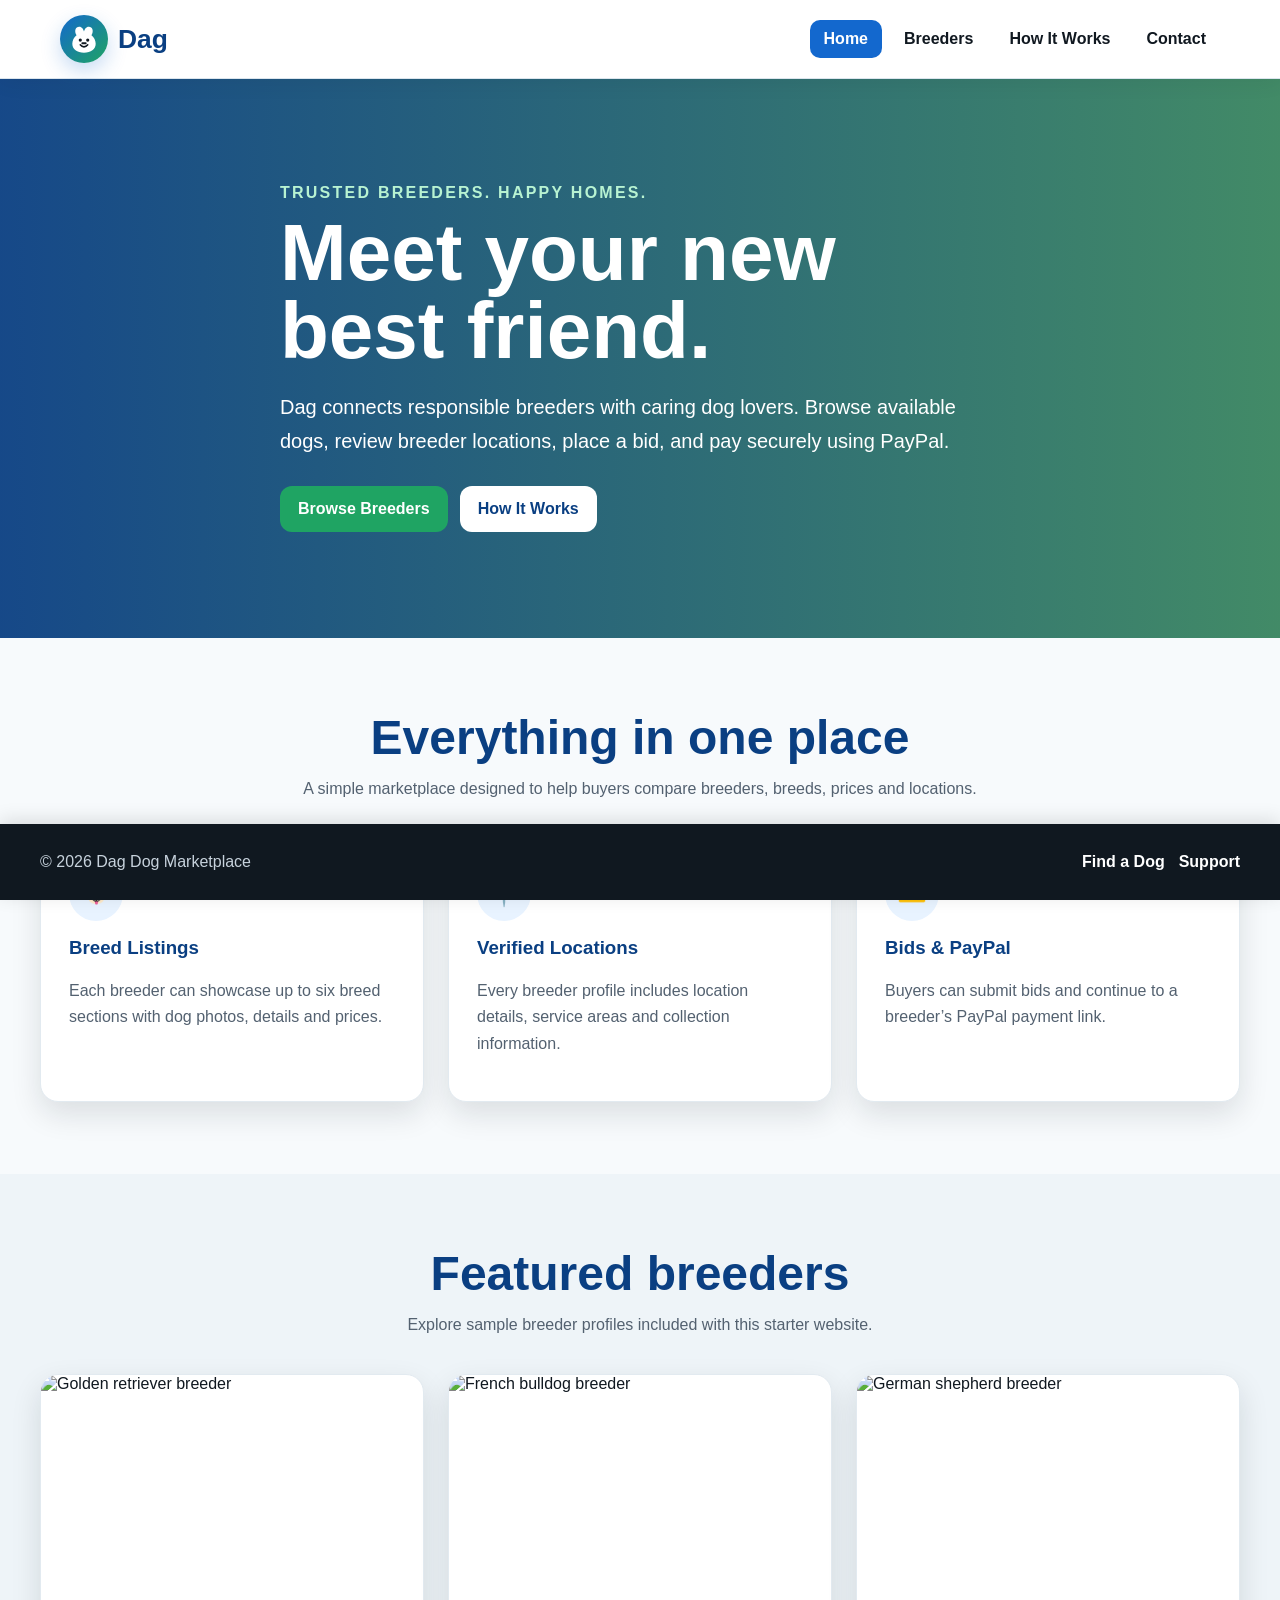
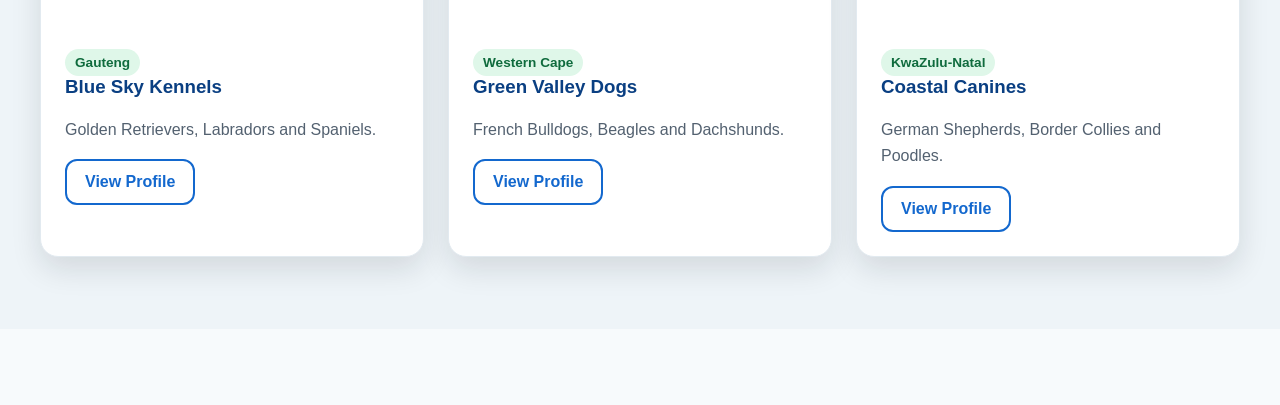
==== index.html @ 8dffbf64 "first commit" ====
<!doctype html><html lang="en"><head><meta charset="utf-8"><meta name="viewport" content="width=device-width,initial-scale=1"><title>Dag | Find Your New Best Friend</title><link rel="stylesheet" href="assets/styles.css"></head><body>
<div data-site-header></div>
<main>
<section class="hero"><div class="container hero-content"><span class="eyebrow">Trusted breeders. Happy homes.</span><h1>Meet your new best friend.</h1><p>Dag connects responsible breeders with caring dog lovers. Browse available dogs, review breeder locations, place a bid, and pay securely using PayPal.</p><div class="button-row"><a class="btn btn-primary" href="breeders.html">Browse Breeders</a><a class="btn btn-secondary" href="how-it-works.html">How It Works</a></div></div></section>
<section class="section"><div class="container"><div class="section-title"><h2>Everything in one place</h2><p>A simple marketplace designed to help buyers compare breeders, breeds, prices and locations.</p></div><div class="grid grid-3"><article class="card feature-card"><div class="icon-circle">🐶</div><h3>Breed Listings</h3><p>Each breeder can showcase up to six breed sections with dog photos, details and prices.</p></article><article class="card feature-card"><div class="icon-circle">📍</div><h3>Verified Locations</h3><p>Every breeder profile includes location details, service areas and collection information.</p></article><article class="card feature-card"><div class="icon-circle">💳</div><h3>Bids & PayPal</h3><p>Buyers can submit bids and continue to a breeder’s PayPal payment link.</p></article></div></div></section>
<section class="section alt"><div class="container"><div class="section-title"><h2>Featured breeders</h2><p>Explore sample breeder profiles included with this starter website.</p></div><div class="grid grid-3"><article class="card breeder-card"><img src="https://images.unsplash.com/photo-1558788353-f76d92427f16?auto=format&fit=crop&w=900&q=80" alt="Golden retriever breeder"><div class="card-body"><span class="badge">Gauteng</span><h3>Blue Sky Kennels</h3><p>Golden Retrievers, Labradors and Spaniels.</p><a class="btn btn-outline" href="breeder-blue-sky.html">View Profile</a></div></article><article class="card breeder-card"><img src="https://images.unsplash.com/photo-1583511655857-d19b40a7a54e?auto=format&fit=crop&w=900&q=80" alt="French bulldog breeder"><div class="card-body"><span class="badge">Western Cape</span><h3>Green Valley Dogs</h3><p>French Bulldogs, Beagles and Dachshunds.</p><a class="btn btn-outline" href="breeder-green-valley.html">View Profile</a></div></article><article class="card breeder-card"><img src="https://images.unsplash.com/photo-1548199973-03cce0bbc87b?auto=format&fit=crop&w=900&q=80" alt="German shepherd breeder"><div class="card-body"><span class="badge">KwaZulu-Natal</span><h3>Coastal Canines</h3><p>German Shepherds, Border Collies and Poodles.</p><a class="btn btn-outline" href="breeder-coastal.html">View Profile</a></div></article></div></div></section>
</main><div data-site-footer></div><script src="assets/components.js"></script><script>renderLayout('home')</script><script src="assets/script.js"></script></body></html>
---- assets/styles.css ----
:root {
  --blue: #1368ce;
  --blue-dark: #0a3f82;
  --green: #1fa463;
  --green-dark: #0f6b3d;
  --black: #101820;
  --white: #ffffff;
  --muted: #eef4f8;
  --text-soft: #536170;
  --shadow: 0 12px 30px rgba(16, 24, 32, 0.12);
  --radius: 18px;
}

* { box-sizing: border-box; }
html { scroll-behavior: smooth; }
body {
  margin: 0;
  font-family: Arial, Helvetica, sans-serif;
  color: var(--black);
  background: #f7fafc;
  padding-top: 78px;
  padding-bottom: 76px;
}
img { max-width: 100%; display: block; }
a { color: inherit; }

.site-header {
  position: fixed;
  inset: 0 0 auto 0;
  z-index: 1000;
  background: rgba(255,255,255,.97);
  border-bottom: 1px solid #dbe5ed;
  box-shadow: 0 4px 20px rgba(0,0,0,.06);
}
.navbar {
  max-width: 1200px;
  min-height: 78px;
  margin: auto;
  padding: 0 20px;
  display: flex;
  align-items: center;
  justify-content: space-between;
  gap: 24px;
}
.brand {
  display: inline-flex;
  align-items: center;
  gap: 10px;
  text-decoration: none;
  font-size: 1.65rem;
  font-weight: 900;
  color: var(--blue-dark);
}
.logo-mark {
  width: 48px;
  height: 48px;
  border-radius: 50%;
  background: linear-gradient(135deg, var(--blue), var(--green));
  display: grid;
  place-items: center;
  box-shadow: 0 8px 20px rgba(19,104,206,.24);
}
.logo-mark svg { width: 34px; height: 34px; }
.nav-toggle {
  display: none;
  border: 0;
  border-radius: 10px;
  padding: 10px 12px;
  background: var(--black);
  color: white;
  font-size: 1.2rem;
  cursor: pointer;
}
.nav-links { display: flex; align-items: center; gap: 8px; }
.nav-links a {
  text-decoration: none;
  padding: 10px 14px;
  border-radius: 10px;
  font-weight: 700;
}
.nav-links a:hover, .nav-links a.active { background: var(--blue); color: white; }

main { min-height: calc(100vh - 154px); }
.container { width: min(1200px, calc(100% - 32px)); margin: auto; }
.hero {
  min-height: 560px;
  display: grid;
  align-items: center;
  background:
    linear-gradient(90deg, rgba(10,63,130,.95), rgba(15,107,61,.78)),
    url('https://images.unsplash.com/photo-1552053831-71594a27632d?auto=format&fit=crop&w=1600&q=80') center/cover;
  color: white;
}
.hero-content { max-width: 720px; padding: 80px 0; }
.eyebrow { text-transform: uppercase; letter-spacing: .14em; font-weight: 800; color: #b8f3d2; }
h1 { font-size: clamp(2.6rem, 7vw, 5rem); line-height: .98; margin: 12px 0 18px; }
.hero p { font-size: clamp(1rem, 2vw, 1.25rem); line-height: 1.7; }
.button-row { display: flex; flex-wrap: wrap; gap: 12px; margin-top: 28px; }
.btn {
  display: inline-flex;
  justify-content: center;
  align-items: center;
  gap: 8px;
  min-height: 46px;
  padding: 12px 18px;
  border-radius: 12px;
  border: 0;
  text-decoration: none;
  font-weight: 800;
  cursor: pointer;
}
.btn-primary { background: var(--green); color: white; }
.btn-secondary { background: white; color: var(--blue-dark); }
.btn-dark { background: var(--black); color: white; }
.btn-outline { border: 2px solid var(--blue); color: var(--blue); background: white; }
.btn-paypal { background: #ffc439; color: #111; }
.btn:hover { transform: translateY(-1px); filter: brightness(.98); }

.section { padding: 72px 0; }
.section.alt { background: var(--muted); }
.section-title { text-align: center; margin-bottom: 36px; }
.section-title h2 { font-size: clamp(2rem, 4vw, 3rem); margin: 0 0 10px; color: var(--blue-dark); }
.section-title p { margin: 0 auto; color: var(--text-soft); max-width: 720px; line-height: 1.7; }

.grid { display: grid; gap: 24px; }
.grid-3 { grid-template-columns: repeat(3, 1fr); }
.grid-2 { grid-template-columns: repeat(2, 1fr); }
.card {
  background: white;
  border-radius: var(--radius);
  box-shadow: var(--shadow);
  overflow: hidden;
  border: 1px solid #e2eaf0;
}
.card-body { padding: 24px; }
.card h3 { margin-top: 0; color: var(--blue-dark); }
.card p { color: var(--text-soft); line-height: 1.65; }
.feature-card { padding: 28px; }
.icon-circle {
  width: 54px; height: 54px; border-radius: 50%;
  display: grid; place-items: center; background: #e8f3ff; font-size: 1.5rem; margin-bottom: 16px;
}

.breeder-card img { width: 100%; height: 250px; object-fit: cover; }
.meta { display: grid; gap: 8px; margin: 16px 0; color: var(--text-soft); }
.meta strong { color: var(--black); }
.badge {
  display: inline-flex;
  padding: 6px 10px;
  border-radius: 999px;
  background: #dff7e9;
  color: var(--green-dark);
  font-size: .85rem;
  font-weight: 800;
}

.page-banner {
  padding: 76px 0;
  color: white;
  background: linear-gradient(135deg, var(--blue-dark), var(--green-dark));
}
.page-banner h1 { margin: 0 0 12px; font-size: clamp(2.3rem, 5vw, 4rem); }
.page-banner p { max-width: 760px; line-height: 1.7; }

.profile-header { display: grid; grid-template-columns: 1.1fr .9fr; gap: 28px; align-items: center; }
.profile-header img { width: 100%; height: 380px; object-fit: cover; border-radius: var(--radius); box-shadow: var(--shadow); }
.location-box, .contact-box, .payment-box {
  padding: 24px;
  background: white;
  border-radius: var(--radius);
  box-shadow: var(--shadow);
  border-left: 6px solid var(--green);
}

.breed-grid { display: grid; grid-template-columns: repeat(3, 1fr); gap: 24px; }
.dog-card img { width: 100%; height: 240px; object-fit: cover; }
.price { font-size: 1.45rem; font-weight: 900; color: var(--green-dark); margin: 10px 0; }
.dog-actions { display: grid; grid-template-columns: 1fr 1fr; gap: 10px; }

.form-grid { display: grid; grid-template-columns: 1fr 1fr; gap: 16px; }
.form-group { display: grid; gap: 7px; }
.form-group.full { grid-column: 1 / -1; }
label { font-weight: 800; }
input, select, textarea {
  width: 100%;
  padding: 13px 14px;
  border: 1px solid #cbd8e2;
  border-radius: 10px;
  font: inherit;
  background: white;
}
textarea { min-height: 120px; resize: vertical; }
.notice { padding: 14px 16px; border-radius: 10px; background: #fff6d8; color: #6a5200; line-height: 1.5; }

.modal {
  display: none;
  position: fixed;
  inset: 0;
  z-index: 2000;
  background: rgba(16,24,32,.72);
  padding: 20px;
  align-items: center;
  justify-content: center;
}
.modal.open { display: flex; }
.modal-content { width: min(560px, 100%); max-height: 90vh; overflow: auto; background: white; border-radius: 18px; padding: 26px; position: relative; }
.modal-close { position: absolute; top: 12px; right: 12px; border: 0; background: var(--black); color: white; width: 36px; height: 36px; border-radius: 50%; cursor: pointer; }

.site-footer {
  position: fixed;
  inset: auto 0 0 0;
  z-index: 999;
  background: var(--black);
  color: white;
  min-height: 76px;
  box-shadow: 0 -4px 18px rgba(0,0,0,.12);
}
.footer-inner {
  width: min(1200px, calc(100% - 32px));
  min-height: 76px;
  margin: auto;
  display: flex;
  align-items: center;
  justify-content: space-between;
  gap: 20px;
}
.footer-inner p { margin: 0; color: #c7d2dc; }
.footer-links { display: flex; gap: 14px; flex-wrap: wrap; }
.footer-links a { color: white; text-decoration: none; font-weight: 700; }

@media (max-width: 900px) {
  .grid-3, .breed-grid { grid-template-columns: repeat(2, 1fr); }
  .profile-header { grid-template-columns: 1fr; }
  .nav-toggle { display: inline-block; }
  .nav-links {
    position: absolute;
    top: 78px;
    left: 0;
    right: 0;
    display: none;
    flex-direction: column;
    align-items: stretch;
    padding: 14px 20px 20px;
    background: white;
    border-bottom: 1px solid #dbe5ed;
  }
  .nav-links.open { display: flex; }
}

@media (max-width: 640px) {
  body { padding-bottom: 112px; }
  .hero { min-height: 500px; }
  .section { padding: 52px 0; }
  .grid-3, .grid-2, .breed-grid, .form-grid { grid-template-columns: 1fr; }
  .form-group.full { grid-column: auto; }
  .dog-actions { grid-template-columns: 1fr; }
  .footer-inner { min-height: 112px; flex-direction: column; justify-content: center; text-align: center; padding: 12px 0; }
}
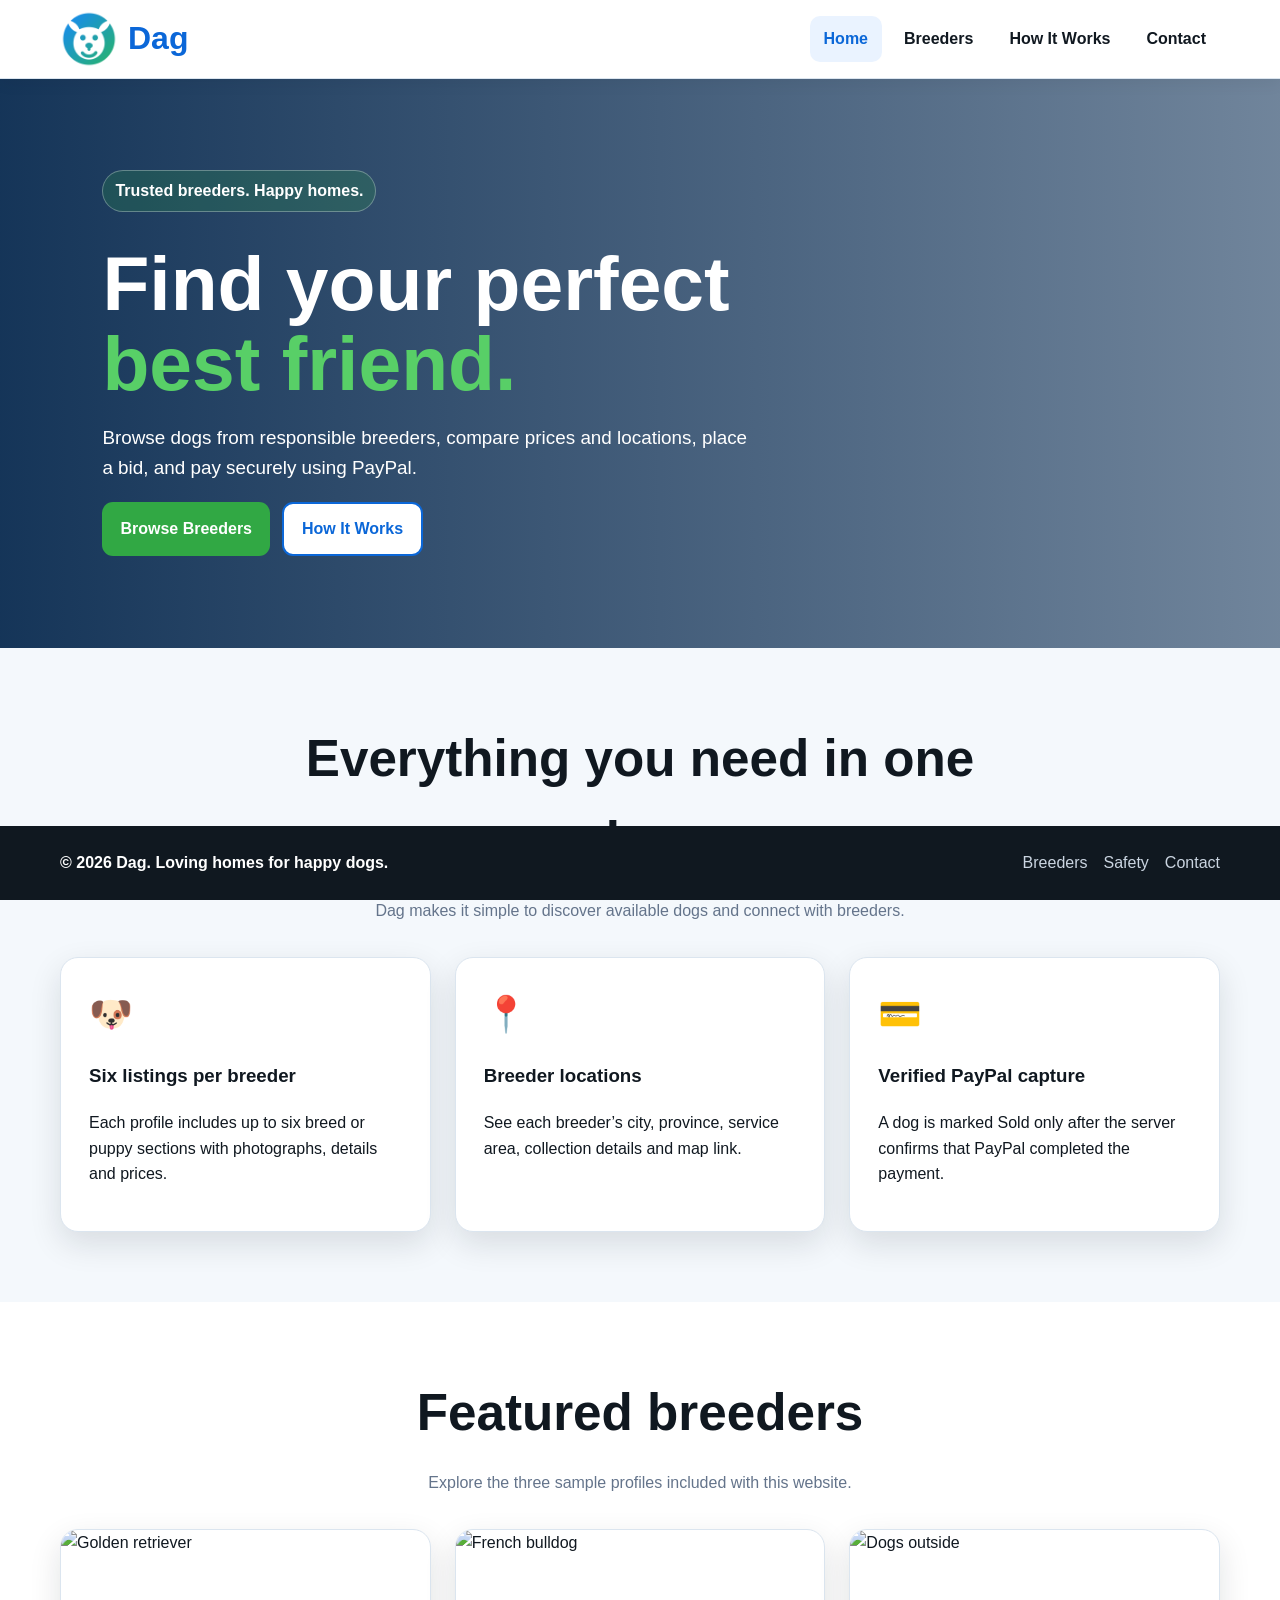
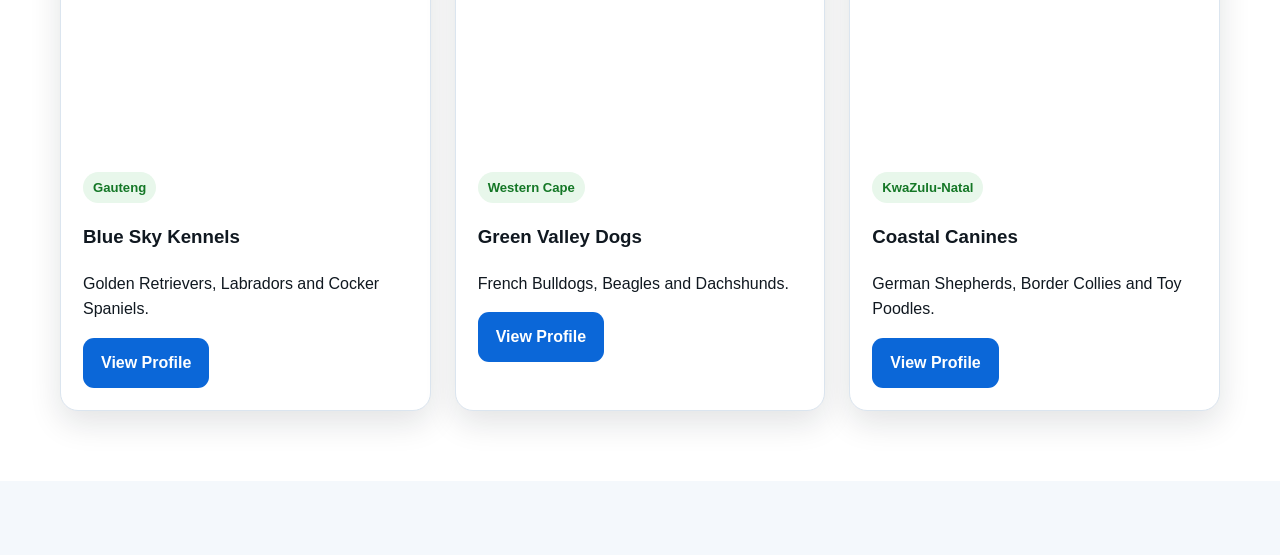
==== commit 42a92e02: "logo" ====
--- a/index.html
+++ b/index.html
@@ -1,7 +1 @@
-<!doctype html><html lang="en"><head><meta charset="utf-8"><meta name="viewport" content="width=device-width,initial-scale=1"><title>Dag | Find Your New Best Friend</title><link rel="stylesheet" href="assets/styles.css"></head><body>
-<div data-site-header></div>
-<main>
-<section class="hero"><div class="container hero-content"><span class="eyebrow">Trusted breeders. Happy homes.</span><h1>Meet your new best friend.</h1><p>Dag connects responsible breeders with caring dog lovers. Browse available dogs, review breeder locations, place a bid, and pay securely using PayPal.</p><div class="button-row"><a class="btn btn-primary" href="breeders.html">Browse Breeders</a><a class="btn btn-secondary" href="how-it-works.html">How It Works</a></div></div></section>
-<section class="section"><div class="container"><div class="section-title"><h2>Everything in one place</h2><p>A simple marketplace designed to help buyers compare breeders, breeds, prices and locations.</p></div><div class="grid grid-3"><article class="card feature-card"><div class="icon-circle">🐶</div><h3>Breed Listings</h3><p>Each breeder can showcase up to six breed sections with dog photos, details and prices.</p></article><article class="card feature-card"><div class="icon-circle">📍</div><h3>Verified Locations</h3><p>Every breeder profile includes location details, service areas and collection information.</p></article><article class="card feature-card"><div class="icon-circle">💳</div><h3>Bids & PayPal</h3><p>Buyers can submit bids and continue to a breeder’s PayPal payment link.</p></article></div></div></section>
-<section class="section alt"><div class="container"><div class="section-title"><h2>Featured breeders</h2><p>Explore sample breeder profiles included with this starter website.</p></div><div class="grid grid-3"><article class="card breeder-card"><img src="https://images.unsplash.com/photo-1558788353-f76d92427f16?auto=format&fit=crop&w=900&q=80" alt="Golden retriever breeder"><div class="card-body"><span class="badge">Gauteng</span><h3>Blue Sky Kennels</h3><p>Golden Retrievers, Labradors and Spaniels.</p><a class="btn btn-outline" href="breeder-blue-sky.html">View Profile</a></div></article><article class="card breeder-card"><img src="https://images.unsplash.com/photo-1583511655857-d19b40a7a54e?auto=format&fit=crop&w=900&q=80" alt="French bulldog breeder"><div class="card-body"><span class="badge">Western Cape</span><h3>Green Valley Dogs</h3><p>French Bulldogs, Beagles and Dachshunds.</p><a class="btn btn-outline" href="breeder-green-valley.html">View Profile</a></div></article><article class="card breeder-card"><img src="https://images.unsplash.com/photo-1548199973-03cce0bbc87b?auto=format&fit=crop&w=900&q=80" alt="German shepherd breeder"><div class="card-body"><span class="badge">KwaZulu-Natal</span><h3>Coastal Canines</h3><p>German Shepherds, Border Collies and Poodles.</p><a class="btn btn-outline" href="breeder-coastal.html">View Profile</a></div></article></div></div></section>
-</main><div data-site-footer></div><script src="assets/components.js"></script><script>renderLayout('home')</script><script src="assets/script.js"></script></body></html>
+<!doctype html><html lang="en"><head><meta charset="utf-8"><meta name="viewport" content="width=device-width,initial-scale=1"><meta name="description" content="Dag dog marketplace"><title>Dag | Find Your Best Friend</title><link rel="stylesheet" href="assets/styles.css"></head><body><div data-site-header></div><main><section class="hero"><div class="container hero-content"><span class="eyebrow">Trusted breeders. Happy homes.</span><h1>Find your perfect <span>best friend.</span></h1><p>Browse dogs from responsible breeders, compare prices and locations, place a bid, and pay securely using PayPal.</p><div class="button-row"><a class="btn btn-green" href="breeders.html">Browse Breeders</a><a class="btn btn-outline" href="how-it-works.html">How It Works</a></div></div></section><section class="section"><div class="container"><div class="section-title"><h2>Everything you need in one place</h2><p>Dag makes it simple to discover available dogs and connect with breeders.</p></div><div class="grid grid-3"><article class="card feature-card"><div class="icon">🐶</div><h3>Six listings per breeder</h3><p>Each profile includes up to six breed or puppy sections with photographs, details and prices.</p></article><article class="card feature-card"><div class="icon">📍</div><h3>Breeder locations</h3><p>See each breeder’s city, province, service area, collection details and map link.</p></article><article class="card feature-card"><div class="icon">💳</div><h3>Verified PayPal capture</h3><p>A dog is marked Sold only after the server confirms that PayPal completed the payment.</p></article></div></div></section><section class="section alt"><div class="container"><div class="section-title"><h2>Featured breeders</h2><p>Explore the three sample profiles included with this website.</p></div><div class="grid grid-3"><article class="card"><img src="https://images.unsplash.com/photo-1558788353-f76d92427f16?auto=format&fit=crop&w=900&q=80" alt="Golden retriever"><div class="card-body"><span class="badge">Gauteng</span><h3>Blue Sky Kennels</h3><p>Golden Retrievers, Labradors and Cocker Spaniels.</p><a class="btn btn-primary" href="breeder-blue-sky.html">View Profile</a></div></article><article class="card"><img src="https://images.unsplash.com/photo-1583511655857-d19b40a7a54e?auto=format&fit=crop&w=900&q=80" alt="French bulldog"><div class="card-body"><span class="badge">Western Cape</span><h3>Green Valley Dogs</h3><p>French Bulldogs, Beagles and Dachshunds.</p><a class="btn btn-primary" href="breeder-green-valley.html">View Profile</a></div></article><article class="card"><img src="https://images.unsplash.com/photo-1548199973-03cce0bbc87b?auto=format&fit=crop&w=900&q=80" alt="Dogs outside"><div class="card-body"><span class="badge">KwaZulu-Natal</span><h3>Coastal Canines</h3><p>German Shepherds, Border Collies and Toy Poodles.</p><a class="btn btn-primary" href="breeder-coastal.html">View Profile</a></div></article></div></div></section></main><div data-site-footer></div><script src="assets/components.js"></script><script>renderLayout('home')</script><script src="assets/script.js"></script></body></html>
--- a/assets/styles.css
+++ b/assets/styles.css
@@ -1,258 +1,13 @@
-:root {
-  --blue: #1368ce;
-  --blue-dark: #0a3f82;
-  --green: #1fa463;
-  --green-dark: #0f6b3d;
-  --black: #101820;
-  --white: #ffffff;
-  --muted: #eef4f8;
-  --text-soft: #536170;
-  --shadow: 0 12px 30px rgba(16, 24, 32, 0.12);
-  --radius: 18px;
-}
+:root{--blue:#0b67d8;--blue-dark:#083d7a;--green:#31a844;--black:#101820;--white:#fff;--soft:#f4f8fc;--muted:#64748b;--line:#dbe5ef;--danger:#c62828;--shadow:0 12px 32px rgba(16,24,32,.12);--radius:18px}
+*{box-sizing:border-box}html{scroll-behavior:smooth}body{margin:0;font-family:Arial,Helvetica,sans-serif;background:var(--soft);color:var(--black);line-height:1.6;padding-top:78px;padding-bottom:74px}img{max-width:100%;display:block}a{text-decoration:none;color:inherit}button,input,textarea{font:inherit}.container{width:min(1160px,92%);margin:auto}.site-header{position:fixed;top:0;left:0;right:0;z-index:1000;background:#fff;border-bottom:1px solid var(--line);box-shadow:0 4px 16px rgba(0,0,0,.06)}.nav{height:78px;display:flex;align-items:center;justify-content:space-between;gap:20px}.brand{display:flex;align-items:center;gap:10px;font-size:2rem;font-weight:800;color:var(--blue)}.brand img{width:58px;height:58px;object-fit:contain;border-radius:50%}.nav-links{display:flex;align-items:center;gap:8px}.nav-links a{padding:10px 14px;border-radius:10px;font-weight:700}.nav-links a:hover,.nav-links a.active{background:#eaf3ff;color:var(--blue)}.menu-toggle{display:none;border:0;background:var(--blue);color:white;border-radius:10px;padding:8px 12px;font-size:1.35rem}.hero{min-height:570px;display:grid;place-items:center;background:linear-gradient(90deg,rgba(4,38,76,.93),rgba(4,38,76,.55)),url('https://images.unsplash.com/photo-1552053831-71594a27632d?auto=format&fit=crop&w=1800&q=85') center/cover}.hero-content{color:#fff;max-width:720px;margin-left:8%}.eyebrow{display:inline-block;background:rgba(49,168,68,.2);border:1px solid rgba(255,255,255,.3);padding:7px 12px;border-radius:999px;font-weight:700}.hero h1{font-size:clamp(2.4rem,6vw,5.3rem);line-height:1.05;margin:.4em 0 .2em}.hero h1 span{color:#58cf67}.hero p{font-size:1.18rem;max-width:650px}.button-row,.dog-actions{display:flex;flex-wrap:wrap;gap:12px}.btn{display:inline-flex;align-items:center;justify-content:center;border:0;border-radius:11px;padding:12px 18px;font-weight:800;cursor:pointer;transition:.2s}.btn:hover{transform:translateY(-2px)}.btn-primary{background:var(--blue);color:#fff}.btn-green{background:var(--green);color:#fff}.btn-outline{border:2px solid var(--blue);color:var(--blue);background:#fff}.btn-paypal{background:#ffc439;color:#17335c}.btn:disabled{opacity:.55;cursor:not-allowed;transform:none}.section{padding:70px 0}.section.alt{background:#fff}.section-title{text-align:center;max-width:720px;margin:0 auto 34px}.section-title h2,.page-banner h1{font-size:clamp(2rem,4vw,3.4rem);margin:0 0 10px}.section-title p{color:var(--muted)}.grid{display:grid;gap:24px}.grid-2{grid-template-columns:repeat(2,1fr)}.grid-3{grid-template-columns:repeat(3,1fr)}.card,.info-box{background:#fff;border:1px solid var(--line);border-radius:var(--radius);box-shadow:var(--shadow);overflow:hidden}.card-body,.info-box{padding:22px}.card img{width:100%;height:220px;object-fit:cover}.feature-card{padding:28px}.feature-card .icon{font-size:2.2rem}.badge{display:inline-flex;padding:5px 10px;border-radius:999px;background:#e8f7eb;color:#147726;font-size:.82rem;font-weight:800}.price{font-size:1.55rem;font-weight:900;color:var(--green);margin:12px 0}.page-banner{padding:62px 0;background:linear-gradient(135deg,var(--blue-dark),var(--blue));color:#fff}.profile-header{display:grid;grid-template-columns:1.3fr .7fr;gap:32px;align-items:center}.profile-header img{border-radius:var(--radius);height:330px;width:100%;object-fit:cover;box-shadow:var(--shadow)}.breed-grid{display:grid;grid-template-columns:repeat(3,1fr);gap:22px}.dog-card{position:relative}.dog-card.sold{filter:grayscale(.25)}.dog-card.sold:after{content:'SOLD';position:absolute;inset:22px auto auto 22px;background:var(--danger);color:#fff;padding:8px 14px;border-radius:999px;font-weight:900;letter-spacing:.08em}.dog-card.sold .badge{background:#fee2e2;color:var(--danger)}.dog-card.sold .btn{display:none}.details-grid{display:grid;grid-template-columns:repeat(2,1fr);gap:22px}.info-box h2{margin-top:0}.site-footer{position:fixed;bottom:0;left:0;right:0;z-index:900;background:var(--black);color:#fff;height:74px}.footer-inner{height:74px;display:flex;align-items:center;justify-content:space-between;gap:18px}.footer-links{display:flex;gap:16px;color:#cbd5e1}.modal{position:fixed;inset:0;background:rgba(2,12,27,.72);display:none;align-items:center;justify-content:center;padding:20px;z-index:3000}.modal.open{display:flex}.modal-card{background:#fff;width:min(560px,100%);max-height:90vh;overflow:auto;border-radius:18px;padding:26px;position:relative}.modal-close{position:absolute;right:14px;top:10px;border:0;background:transparent;font-size:2rem;cursor:pointer}.form-grid{display:grid;grid-template-columns:repeat(2,1fr);gap:16px}.form-group{display:flex;flex-direction:column;gap:6px}.form-group.full{grid-column:1/-1}.form-group input,.form-group textarea{border:1px solid #b9c8d8;border-radius:10px;padding:12px}.notice{padding:12px 14px;border-radius:10px;background:#eaf3ff;color:#0b4e9c;margin:12px 0}.notice.error{background:#fee2e2;color:#9b1c1c}.notice.success{background:#dcfce7;color:#166534}.contact-form{max-width:780px;margin:auto}.small{font-size:.9rem;color:var(--muted)}
+@media(max-width:900px){body{padding-top:68px}.nav{height:68px}.brand{font-size:1.6rem}.brand img{width:48px;height:48px}.menu-toggle{display:block}.nav-links{position:fixed;top:68px;left:0;right:0;background:#fff;display:none;flex-direction:column;align-items:stretch;padding:18px;border-bottom:1px solid var(--line)}.nav-links.open{display:flex}.grid-3,.breed-grid{grid-template-columns:repeat(2,1fr)}.profile-header{grid-template-columns:1fr}.site-footer{height:auto;min-height:74px}.footer-inner{height:auto;min-height:74px;padding:12px 0;flex-direction:column;justify-content:center}.footer-links{flex-wrap:wrap;justify-content:center}}
+@media(max-width:620px){body{padding-bottom:112px}.hero{min-height:500px}.hero-content{margin-left:0}.grid-2,.grid-3,.breed-grid,.details-grid,.form-grid{grid-template-columns:1fr}.form-group.full{grid-column:auto}.card img{height:210px}.button-row,.dog-actions{flex-direction:column}.btn{width:100%}.footer-inner{font-size:.86rem}}
 
-* { box-sizing: border-box; }
-html { scroll-behavior: smooth; }
-body {
-  margin: 0;
-  font-family: Arial, Helvetica, sans-serif;
-  color: var(--black);
-  background: #f7fafc;
-  padding-top: 78px;
-  padding-bottom: 76px;
-}
-img { max-width: 100%; display: block; }
-a { color: inherit; }
-
-.site-header {
-  position: fixed;
-  inset: 0 0 auto 0;
-  z-index: 1000;
-  background: rgba(255,255,255,.97);
-  border-bottom: 1px solid #dbe5ed;
-  box-shadow: 0 4px 20px rgba(0,0,0,.06);
-}
-.navbar {
-  max-width: 1200px;
-  min-height: 78px;
-  margin: auto;
-  padding: 0 20px;
-  display: flex;
-  align-items: center;
-  justify-content: space-between;
-  gap: 24px;
-}
-.brand {
-  display: inline-flex;
-  align-items: center;
-  gap: 10px;
-  text-decoration: none;
-  font-size: 1.65rem;
-  font-weight: 900;
-  color: var(--blue-dark);
-}
-.logo-mark {
-  width: 48px;
-  height: 48px;
-  border-radius: 50%;
-  background: linear-gradient(135deg, var(--blue), var(--green));
-  display: grid;
-  place-items: center;
-  box-shadow: 0 8px 20px rgba(19,104,206,.24);
-}
-.logo-mark svg { width: 34px; height: 34px; }
-.nav-toggle {
-  display: none;
-  border: 0;
-  border-radius: 10px;
-  padding: 10px 12px;
-  background: var(--black);
-  color: white;
-  font-size: 1.2rem;
-  cursor: pointer;
-}
-.nav-links { display: flex; align-items: center; gap: 8px; }
-.nav-links a {
-  text-decoration: none;
-  padding: 10px 14px;
-  border-radius: 10px;
-  font-weight: 700;
-}
-.nav-links a:hover, .nav-links a.active { background: var(--blue); color: white; }
-
-main { min-height: calc(100vh - 154px); }
-.container { width: min(1200px, calc(100% - 32px)); margin: auto; }
-.hero {
-  min-height: 560px;
-  display: grid;
-  align-items: center;
-  background:
-    linear-gradient(90deg, rgba(10,63,130,.95), rgba(15,107,61,.78)),
-    url('https://images.unsplash.com/photo-1552053831-71594a27632d?auto=format&fit=crop&w=1600&q=80') center/cover;
-  color: white;
-}
-.hero-content { max-width: 720px; padding: 80px 0; }
-.eyebrow { text-transform: uppercase; letter-spacing: .14em; font-weight: 800; color: #b8f3d2; }
-h1 { font-size: clamp(2.6rem, 7vw, 5rem); line-height: .98; margin: 12px 0 18px; }
-.hero p { font-size: clamp(1rem, 2vw, 1.25rem); line-height: 1.7; }
-.button-row { display: flex; flex-wrap: wrap; gap: 12px; margin-top: 28px; }
-.btn {
-  display: inline-flex;
-  justify-content: center;
-  align-items: center;
-  gap: 8px;
-  min-height: 46px;
-  padding: 12px 18px;
-  border-radius: 12px;
-  border: 0;
-  text-decoration: none;
-  font-weight: 800;
-  cursor: pointer;
-}
-.btn-primary { background: var(--green); color: white; }
-.btn-secondary { background: white; color: var(--blue-dark); }
-.btn-dark { background: var(--black); color: white; }
-.btn-outline { border: 2px solid var(--blue); color: var(--blue); background: white; }
-.btn-paypal { background: #ffc439; color: #111; }
-.btn:hover { transform: translateY(-1px); filter: brightness(.98); }
-
-.section { padding: 72px 0; }
-.section.alt { background: var(--muted); }
-.section-title { text-align: center; margin-bottom: 36px; }
-.section-title h2 { font-size: clamp(2rem, 4vw, 3rem); margin: 0 0 10px; color: var(--blue-dark); }
-.section-title p { margin: 0 auto; color: var(--text-soft); max-width: 720px; line-height: 1.7; }
-
-.grid { display: grid; gap: 24px; }
-.grid-3 { grid-template-columns: repeat(3, 1fr); }
-.grid-2 { grid-template-columns: repeat(2, 1fr); }
-.card {
-  background: white;
-  border-radius: var(--radius);
-  box-shadow: var(--shadow);
-  overflow: hidden;
-  border: 1px solid #e2eaf0;
-}
-.card-body { padding: 24px; }
-.card h3 { margin-top: 0; color: var(--blue-dark); }
-.card p { color: var(--text-soft); line-height: 1.65; }
-.feature-card { padding: 28px; }
-.icon-circle {
-  width: 54px; height: 54px; border-radius: 50%;
-  display: grid; place-items: center; background: #e8f3ff; font-size: 1.5rem; margin-bottom: 16px;
-}
-
-.breeder-card img { width: 100%; height: 250px; object-fit: cover; }
-.meta { display: grid; gap: 8px; margin: 16px 0; color: var(--text-soft); }
-.meta strong { color: var(--black); }
-.badge {
-  display: inline-flex;
-  padding: 6px 10px;
-  border-radius: 999px;
-  background: #dff7e9;
-  color: var(--green-dark);
-  font-size: .85rem;
-  font-weight: 800;
-}
-
-.page-banner {
-  padding: 76px 0;
-  color: white;
-  background: linear-gradient(135deg, var(--blue-dark), var(--green-dark));
-}
-.page-banner h1 { margin: 0 0 12px; font-size: clamp(2.3rem, 5vw, 4rem); }
-.page-banner p { max-width: 760px; line-height: 1.7; }
-
-.profile-header { display: grid; grid-template-columns: 1.1fr .9fr; gap: 28px; align-items: center; }
-.profile-header img { width: 100%; height: 380px; object-fit: cover; border-radius: var(--radius); box-shadow: var(--shadow); }
-.location-box, .contact-box, .payment-box {
-  padding: 24px;
-  background: white;
-  border-radius: var(--radius);
-  box-shadow: var(--shadow);
-  border-left: 6px solid var(--green);
-}
-
-.breed-grid { display: grid; grid-template-columns: repeat(3, 1fr); gap: 24px; }
-.dog-card img { width: 100%; height: 240px; object-fit: cover; }
-.price { font-size: 1.45rem; font-weight: 900; color: var(--green-dark); margin: 10px 0; }
-.dog-actions { display: grid; grid-template-columns: 1fr 1fr; gap: 10px; }
-
-.form-grid { display: grid; grid-template-columns: 1fr 1fr; gap: 16px; }
-.form-group { display: grid; gap: 7px; }
-.form-group.full { grid-column: 1 / -1; }
-label { font-weight: 800; }
-input, select, textarea {
-  width: 100%;
-  padding: 13px 14px;
-  border: 1px solid #cbd8e2;
-  border-radius: 10px;
-  font: inherit;
-  background: white;
-}
-textarea { min-height: 120px; resize: vertical; }
-.notice { padding: 14px 16px; border-radius: 10px; background: #fff6d8; color: #6a5200; line-height: 1.5; }
-
-.modal {
-  display: none;
-  position: fixed;
-  inset: 0;
-  z-index: 2000;
-  background: rgba(16,24,32,.72);
-  padding: 20px;
-  align-items: center;
-  justify-content: center;
-}
-.modal.open { display: flex; }
-.modal-content { width: min(560px, 100%); max-height: 90vh; overflow: auto; background: white; border-radius: 18px; padding: 26px; position: relative; }
-.modal-close { position: absolute; top: 12px; right: 12px; border: 0; background: var(--black); color: white; width: 36px; height: 36px; border-radius: 50%; cursor: pointer; }
-
-.site-footer {
-  position: fixed;
-  inset: auto 0 0 0;
-  z-index: 999;
-  background: var(--black);
-  color: white;
-  min-height: 76px;
-  box-shadow: 0 -4px 18px rgba(0,0,0,.12);
-}
-.footer-inner {
-  width: min(1200px, calc(100% - 32px));
-  min-height: 76px;
-  margin: auto;
-  display: flex;
-  align-items: center;
-  justify-content: space-between;
-  gap: 20px;
-}
-.footer-inner p { margin: 0; color: #c7d2dc; }
-.footer-links { display: flex; gap: 14px; flex-wrap: wrap; }
-.footer-links a { color: white; text-decoration: none; font-weight: 700; }
-
-@media (max-width: 900px) {
-  .grid-3, .breed-grid { grid-template-columns: repeat(2, 1fr); }
-  .profile-header { grid-template-columns: 1fr; }
-  .nav-toggle { display: inline-block; }
-  .nav-links {
-    position: absolute;
-    top: 78px;
-    left: 0;
-    right: 0;
-    display: none;
-    flex-direction: column;
-    align-items: stretch;
-    padding: 14px 20px 20px;
-    background: white;
-    border-bottom: 1px solid #dbe5ed;
-  }
-  .nav-links.open { display: flex; }
-}
-
-@media (max-width: 640px) {
-  body { padding-bottom: 112px; }
-  .hero { min-height: 500px; }
-  .section { padding: 52px 0; }
-  .grid-3, .grid-2, .breed-grid, .form-grid { grid-template-columns: 1fr; }
-  .form-group.full { grid-column: auto; }
-  .dog-actions { grid-template-columns: 1fr; }
-  .footer-inner { min-height: 112px; flex-direction: column; justify-content: center; text-align: center; padding: 12px 0; }
-}
+/* Static HTML/CSS/JS payment demo additions */
+.payment-link{display:flex;width:100%;justify-content:center;margin-bottom:.75rem}
+.demo-payment{width:100%;margin-bottom:.5rem}
+.payment-help{font-size:.82rem;color:#5f6b7a;line-height:1.5;margin:0}
+body.modal-open{overflow:hidden}
+.dog-card.sold{position:relative;filter:grayscale(.22);opacity:.82}
+.dog-card.sold::after{content:"SOLD";position:absolute;top:1rem;right:1rem;background:#071a33;color:#fff;padding:.55rem .8rem;border-radius:999px;font-weight:800;letter-spacing:.08em;box-shadow:0 8px 24px rgba(0,0,0,.2)}
+.dog-card button:disabled{cursor:not-allowed;opacity:.58}
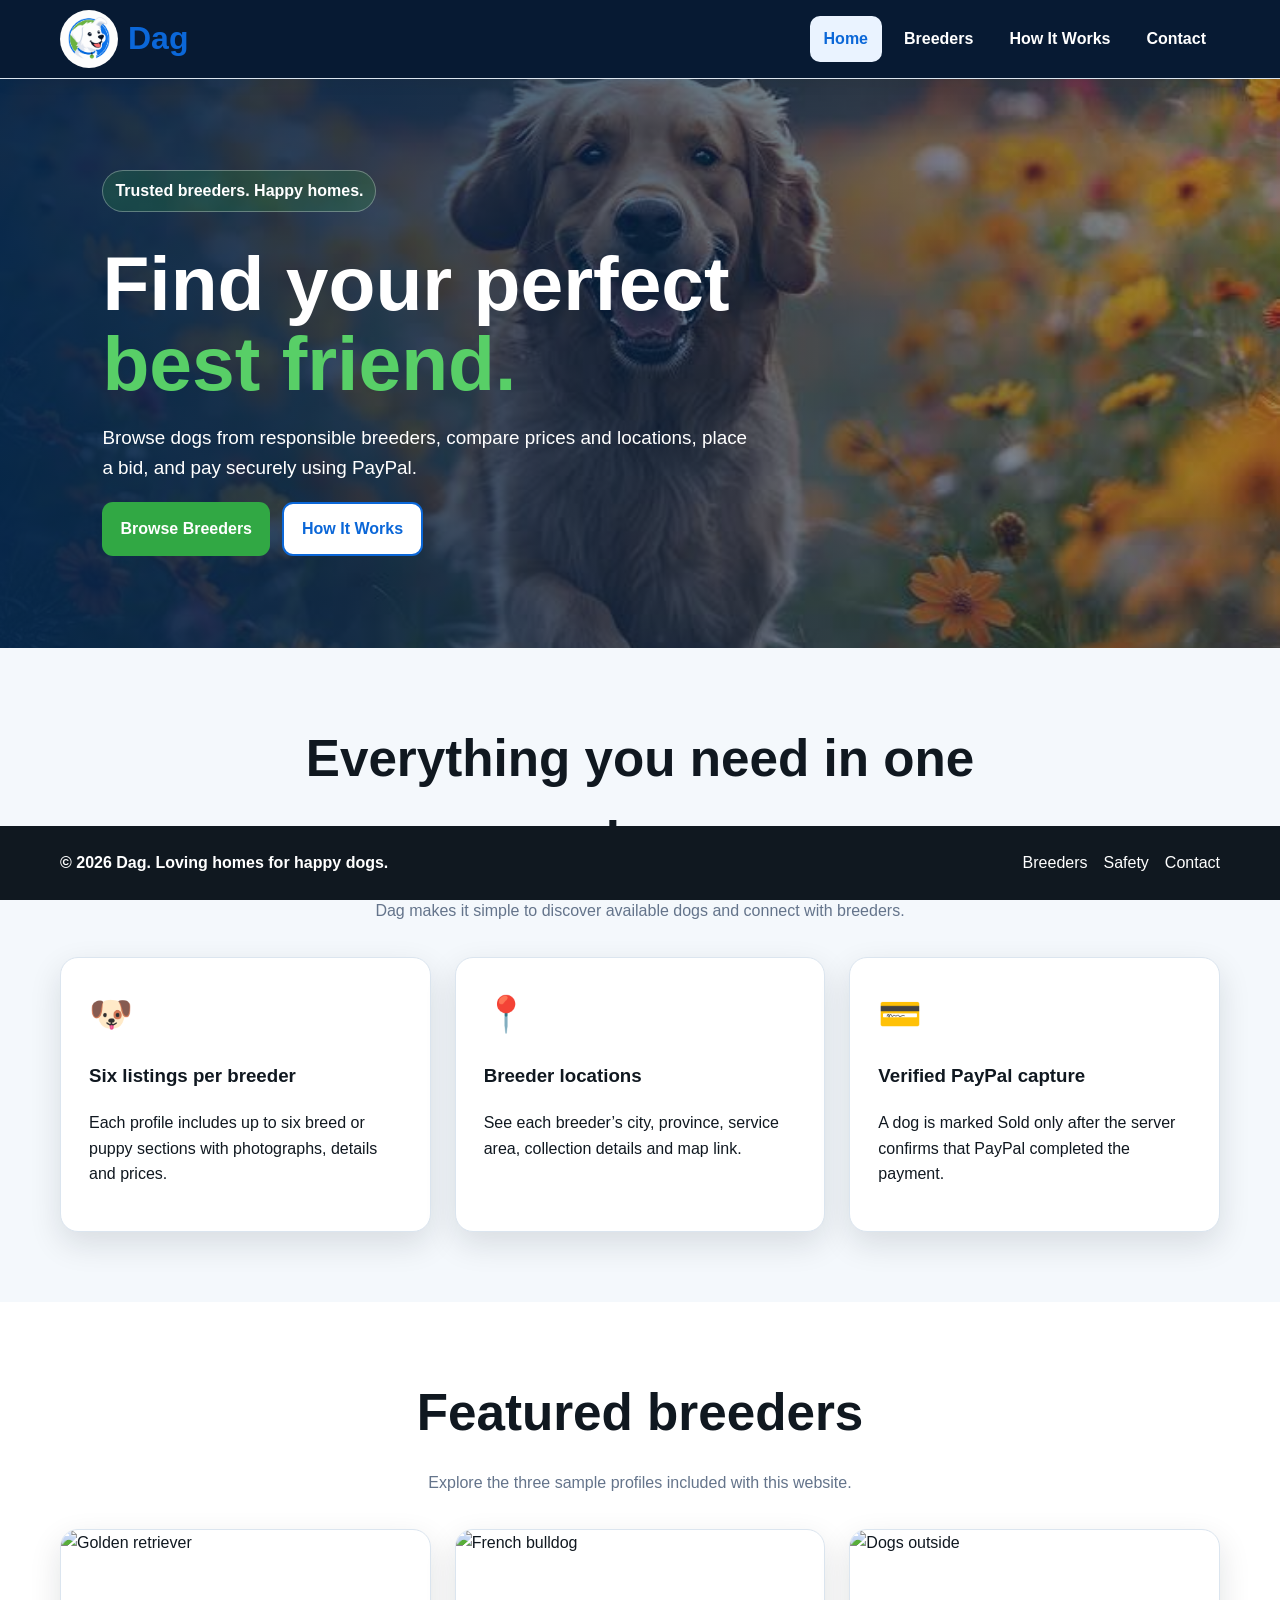
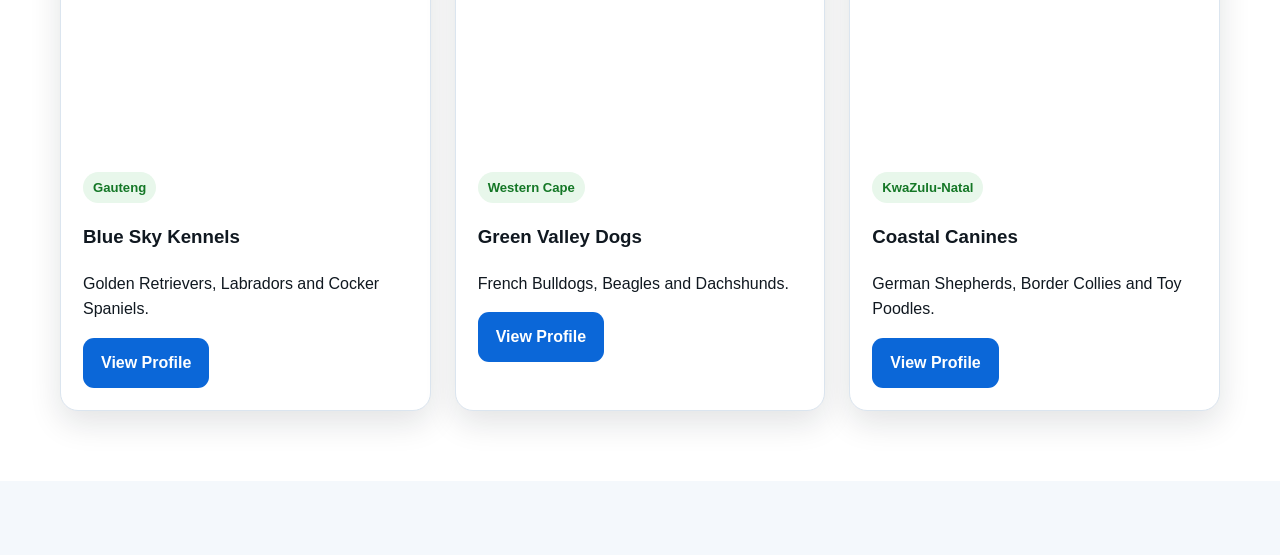
==== commit 56755967: "color changes" ====
--- a/index.html
+++ b/index.html
@@ -1 +1,163 @@
-<!doctype html><html lang="en"><head><meta charset="utf-8"><meta name="viewport" content="width=device-width,initial-scale=1"><meta name="description" content="Dag dog marketplace"><title>Dag | Find Your Best Friend</title><link rel="stylesheet" href="assets/styles.css"></head><body><div data-site-header></div><main><section class="hero"><div class="container hero-content"><span class="eyebrow">Trusted breeders. Happy homes.</span><h1>Find your perfect <span>best friend.</span></h1><p>Browse dogs from responsible breeders, compare prices and locations, place a bid, and pay securely using PayPal.</p><div class="button-row"><a class="btn btn-green" href="breeders.html">Browse Breeders</a><a class="btn btn-outline" href="how-it-works.html">How It Works</a></div></div></section><section class="section"><div class="container"><div class="section-title"><h2>Everything you need in one place</h2><p>Dag makes it simple to discover available dogs and connect with breeders.</p></div><div class="grid grid-3"><article class="card feature-card"><div class="icon">🐶</div><h3>Six listings per breeder</h3><p>Each profile includes up to six breed or puppy sections with photographs, details and prices.</p></article><article class="card feature-card"><div class="icon">📍</div><h3>Breeder locations</h3><p>See each breeder’s city, province, service area, collection details and map link.</p></article><article class="card feature-card"><div class="icon">💳</div><h3>Verified PayPal capture</h3><p>A dog is marked Sold only after the server confirms that PayPal completed the payment.</p></article></div></div></section><section class="section alt"><div class="container"><div class="section-title"><h2>Featured breeders</h2><p>Explore the three sample profiles included with this website.</p></div><div class="grid grid-3"><article class="card"><img src="https://images.unsplash.com/photo-1558788353-f76d92427f16?auto=format&fit=crop&w=900&q=80" alt="Golden retriever"><div class="card-body"><span class="badge">Gauteng</span><h3>Blue Sky Kennels</h3><p>Golden Retrievers, Labradors and Cocker Spaniels.</p><a class="btn btn-primary" href="breeder-blue-sky.html">View Profile</a></div></article><article class="card"><img src="https://images.unsplash.com/photo-1583511655857-d19b40a7a54e?auto=format&fit=crop&w=900&q=80" alt="French bulldog"><div class="card-body"><span class="badge">Western Cape</span><h3>Green Valley Dogs</h3><p>French Bulldogs, Beagles and Dachshunds.</p><a class="btn btn-primary" href="breeder-green-valley.html">View Profile</a></div></article><article class="card"><img src="https://images.unsplash.com/photo-1548199973-03cce0bbc87b?auto=format&fit=crop&w=900&q=80" alt="Dogs outside"><div class="card-body"><span class="badge">KwaZulu-Natal</span><h3>Coastal Canines</h3><p>German Shepherds, Border Collies and Toy Poodles.</p><a class="btn btn-primary" href="breeder-coastal.html">View Profile</a></div></article></div></div></section></main><div data-site-footer></div><script src="assets/components.js"></script><script>renderLayout('home')</script><script src="assets/script.js"></script></body></html>+<!DOCTYPE html>
+<html lang="en">
+ <head>
+  <meta charset="utf-8"/>
+  <meta content="width=device-width,initial-scale=1" name="viewport"/>
+  <meta content="Dag dog marketplace" name="description"/>
+  <title>
+   Dag | Find Your Best Friend
+  </title>
+  <link href="assets/styles.css" rel="stylesheet"/>
+ </head>
+ <body>
+  <div data-site-header="">
+  </div>
+  <main>
+   <section class="hero">
+    <div class="container hero-content">
+     <span class="eyebrow">
+      Trusted breeders. Happy homes.
+     </span>
+     <h1>
+      Find your perfect
+      <span>
+       best friend.
+      </span>
+     </h1>
+     <p>
+      Browse dogs from responsible breeders, compare prices and locations, place a bid, and pay securely using PayPal.
+     </p>
+     <div class="button-row">
+      <a class="btn btn-green" href="breeders.html">
+       Browse Breeders
+      </a>
+      <a class="btn btn-outline" href="how-it-works.html">
+       How It Works
+      </a>
+     </div>
+    </div>
+   </section>
+   <section class="section">
+    <div class="container">
+     <div class="section-title">
+      <h2>
+       Everything you need in one place
+      </h2>
+      <p>
+       Dag makes it simple to discover available dogs and connect with breeders.
+      </p>
+     </div>
+     <div class="grid grid-3">
+      <article class="card feature-card">
+       <div class="icon">
+        🐶
+       </div>
+       <h3>
+        Six listings per breeder
+       </h3>
+       <p>
+        Each profile includes up to six breed or puppy sections with photographs, details and prices.
+       </p>
+      </article>
+      <article class="card feature-card">
+       <div class="icon">
+        📍
+       </div>
+       <h3>
+        Breeder locations
+       </h3>
+       <p>
+        See each breeder’s city, province, service area, collection details and map link.
+       </p>
+      </article>
+      <article class="card feature-card">
+       <div class="icon">
+        💳
+       </div>
+       <h3>
+        Verified PayPal capture
+       </h3>
+       <p>
+        A dog is marked Sold only after the server confirms that PayPal completed the payment.
+       </p>
+      </article>
+     </div>
+    </div>
+   </section>
+   <section class="section alt">
+    <div class="container">
+     <div class="section-title">
+      <h2>
+       Featured breeders
+      </h2>
+      <p>
+       Explore the three sample profiles included with this website.
+      </p>
+     </div>
+     <div class="grid grid-3">
+      <article class="card">
+       <img alt="Golden retriever" src="https://images.unsplash.com/photo-1558788353-f76d92427f16?auto=format&amp;fit=crop&amp;w=900&amp;q=80"/>
+       <div class="card-body">
+        <span class="badge">
+         Gauteng
+        </span>
+        <h3>
+         Blue Sky Kennels
+        </h3>
+        <p>
+         Golden Retrievers, Labradors and Cocker Spaniels.
+        </p>
+        <a class="btn btn-primary" href="breeder-blue-sky.html">
+         View Profile
+        </a>
+       </div>
+      </article>
+      <article class="card">
+       <img alt="French bulldog" src="https://images.unsplash.com/photo-1583511655857-d19b40a7a54e?auto=format&amp;fit=crop&amp;w=900&amp;q=80"/>
+       <div class="card-body">
+        <span class="badge">
+         Western Cape
+        </span>
+        <h3>
+         Green Valley Dogs
+        </h3>
+        <p>
+         French Bulldogs, Beagles and Dachshunds.
+        </p>
+        <a class="btn btn-primary" href="breeder-green-valley.html">
+         View Profile
+        </a>
+       </div>
+      </article>
+      <article class="card">
+       <img alt="Dogs outside" src="https://images.unsplash.com/photo-1548199973-03cce0bbc87b?auto=format&amp;fit=crop&amp;w=900&amp;q=80"/>
+       <div class="card-body">
+        <span class="badge">
+         KwaZulu-Natal
+        </span>
+        <h3>
+         Coastal Canines
+        </h3>
+        <p>
+         German Shepherds, Border Collies and Toy Poodles.
+        </p>
+        <a class="btn btn-primary" href="breeder-coastal.html">
+         View Profile
+        </a>
+       </div>
+      </article>
+     </div>
+    </div>
+   </section>
+  </main>
+  <div data-site-footer="">
+  </div>
+  <script src="assets/components.js">
+  </script>
+  <script>
+   renderLayout('home')
+  </script>
+  <script src="assets/script.js">
+  </script>
+ </body>
+</html>
--- a/assets/styles.css
+++ b/assets/styles.css
@@ -1,13 +1,639 @@
-:root{--blue:#0b67d8;--blue-dark:#083d7a;--green:#31a844;--black:#101820;--white:#fff;--soft:#f4f8fc;--muted:#64748b;--line:#dbe5ef;--danger:#c62828;--shadow:0 12px 32px rgba(16,24,32,.12);--radius:18px}
-*{box-sizing:border-box}html{scroll-behavior:smooth}body{margin:0;font-family:Arial,Helvetica,sans-serif;background:var(--soft);color:var(--black);line-height:1.6;padding-top:78px;padding-bottom:74px}img{max-width:100%;display:block}a{text-decoration:none;color:inherit}button,input,textarea{font:inherit}.container{width:min(1160px,92%);margin:auto}.site-header{position:fixed;top:0;left:0;right:0;z-index:1000;background:#fff;border-bottom:1px solid var(--line);box-shadow:0 4px 16px rgba(0,0,0,.06)}.nav{height:78px;display:flex;align-items:center;justify-content:space-between;gap:20px}.brand{display:flex;align-items:center;gap:10px;font-size:2rem;font-weight:800;color:var(--blue)}.brand img{width:58px;height:58px;object-fit:contain;border-radius:50%}.nav-links{display:flex;align-items:center;gap:8px}.nav-links a{padding:10px 14px;border-radius:10px;font-weight:700}.nav-links a:hover,.nav-links a.active{background:#eaf3ff;color:var(--blue)}.menu-toggle{display:none;border:0;background:var(--blue);color:white;border-radius:10px;padding:8px 12px;font-size:1.35rem}.hero{min-height:570px;display:grid;place-items:center;background:linear-gradient(90deg,rgba(4,38,76,.93),rgba(4,38,76,.55)),url('https://images.unsplash.com/photo-1552053831-71594a27632d?auto=format&fit=crop&w=1800&q=85') center/cover}.hero-content{color:#fff;max-width:720px;margin-left:8%}.eyebrow{display:inline-block;background:rgba(49,168,68,.2);border:1px solid rgba(255,255,255,.3);padding:7px 12px;border-radius:999px;font-weight:700}.hero h1{font-size:clamp(2.4rem,6vw,5.3rem);line-height:1.05;margin:.4em 0 .2em}.hero h1 span{color:#58cf67}.hero p{font-size:1.18rem;max-width:650px}.button-row,.dog-actions{display:flex;flex-wrap:wrap;gap:12px}.btn{display:inline-flex;align-items:center;justify-content:center;border:0;border-radius:11px;padding:12px 18px;font-weight:800;cursor:pointer;transition:.2s}.btn:hover{transform:translateY(-2px)}.btn-primary{background:var(--blue);color:#fff}.btn-green{background:var(--green);color:#fff}.btn-outline{border:2px solid var(--blue);color:var(--blue);background:#fff}.btn-paypal{background:#ffc439;color:#17335c}.btn:disabled{opacity:.55;cursor:not-allowed;transform:none}.section{padding:70px 0}.section.alt{background:#fff}.section-title{text-align:center;max-width:720px;margin:0 auto 34px}.section-title h2,.page-banner h1{font-size:clamp(2rem,4vw,3.4rem);margin:0 0 10px}.section-title p{color:var(--muted)}.grid{display:grid;gap:24px}.grid-2{grid-template-columns:repeat(2,1fr)}.grid-3{grid-template-columns:repeat(3,1fr)}.card,.info-box{background:#fff;border:1px solid var(--line);border-radius:var(--radius);box-shadow:var(--shadow);overflow:hidden}.card-body,.info-box{padding:22px}.card img{width:100%;height:220px;object-fit:cover}.feature-card{padding:28px}.feature-card .icon{font-size:2.2rem}.badge{display:inline-flex;padding:5px 10px;border-radius:999px;background:#e8f7eb;color:#147726;font-size:.82rem;font-weight:800}.price{font-size:1.55rem;font-weight:900;color:var(--green);margin:12px 0}.page-banner{padding:62px 0;background:linear-gradient(135deg,var(--blue-dark),var(--blue));color:#fff}.profile-header{display:grid;grid-template-columns:1.3fr .7fr;gap:32px;align-items:center}.profile-header img{border-radius:var(--radius);height:330px;width:100%;object-fit:cover;box-shadow:var(--shadow)}.breed-grid{display:grid;grid-template-columns:repeat(3,1fr);gap:22px}.dog-card{position:relative}.dog-card.sold{filter:grayscale(.25)}.dog-card.sold:after{content:'SOLD';position:absolute;inset:22px auto auto 22px;background:var(--danger);color:#fff;padding:8px 14px;border-radius:999px;font-weight:900;letter-spacing:.08em}.dog-card.sold .badge{background:#fee2e2;color:var(--danger)}.dog-card.sold .btn{display:none}.details-grid{display:grid;grid-template-columns:repeat(2,1fr);gap:22px}.info-box h2{margin-top:0}.site-footer{position:fixed;bottom:0;left:0;right:0;z-index:900;background:var(--black);color:#fff;height:74px}.footer-inner{height:74px;display:flex;align-items:center;justify-content:space-between;gap:18px}.footer-links{display:flex;gap:16px;color:#cbd5e1}.modal{position:fixed;inset:0;background:rgba(2,12,27,.72);display:none;align-items:center;justify-content:center;padding:20px;z-index:3000}.modal.open{display:flex}.modal-card{background:#fff;width:min(560px,100%);max-height:90vh;overflow:auto;border-radius:18px;padding:26px;position:relative}.modal-close{position:absolute;right:14px;top:10px;border:0;background:transparent;font-size:2rem;cursor:pointer}.form-grid{display:grid;grid-template-columns:repeat(2,1fr);gap:16px}.form-group{display:flex;flex-direction:column;gap:6px}.form-group.full{grid-column:1/-1}.form-group input,.form-group textarea{border:1px solid #b9c8d8;border-radius:10px;padding:12px}.notice{padding:12px 14px;border-radius:10px;background:#eaf3ff;color:#0b4e9c;margin:12px 0}.notice.error{background:#fee2e2;color:#9b1c1c}.notice.success{background:#dcfce7;color:#166534}.contact-form{max-width:780px;margin:auto}.small{font-size:.9rem;color:var(--muted)}
-@media(max-width:900px){body{padding-top:68px}.nav{height:68px}.brand{font-size:1.6rem}.brand img{width:48px;height:48px}.menu-toggle{display:block}.nav-links{position:fixed;top:68px;left:0;right:0;background:#fff;display:none;flex-direction:column;align-items:stretch;padding:18px;border-bottom:1px solid var(--line)}.nav-links.open{display:flex}.grid-3,.breed-grid{grid-template-columns:repeat(2,1fr)}.profile-header{grid-template-columns:1fr}.site-footer{height:auto;min-height:74px}.footer-inner{height:auto;min-height:74px;padding:12px 0;flex-direction:column;justify-content:center}.footer-links{flex-wrap:wrap;justify-content:center}}
-@media(max-width:620px){body{padding-bottom:112px}.hero{min-height:500px}.hero-content{margin-left:0}.grid-2,.grid-3,.breed-grid,.details-grid,.form-grid{grid-template-columns:1fr}.form-group.full{grid-column:auto}.card img{height:210px}.button-row,.dog-actions{flex-direction:column}.btn{width:100%}.footer-inner{font-size:.86rem}}
+/* ================================================================
+   DAG WEBSITE STYLES
+   ----------------------------------------------------------------
+   QUICK EDIT GUIDE
+   1. Change site colours in :root below.
+   2. Breeders header gradient is under "BREEDERS PAGE HEADER".
+   3. Mobile layouts are at the bottom under "RESPONSIVE STYLES".
+   ================================================================ */
+
+/* ---------- COLOUR VARIABLES & GLOBAL SETTINGS ---------- */
+:root {
+  --blue: #0b67d8;
+  --blue-dark: #083d7a;
+  --green: #31a844;
+  --black: #101820;
+  --white: #fff;
+  --soft: #f4f8fc;
+  --muted: #64748b;
+  --line: #dbe5ef;
+  --danger: #c62828;
+  --shadow: 0 12px 32px rgba(16,24,32,.12);
+  --radius: 18px
+}
+
+* {
+  box-sizing: border-box
+}
+
+html {
+  scroll-behavior: smooth
+}
+
+body {
+  margin: 0;
+  font-family: Arial,Helvetica,sans-serif;
+  background: var(--soft);
+  color: var(--black);
+  line-height: 1.6;
+  padding-top: 78px;
+  padding-bottom: 74px
+}
+
+img {
+  max-width: 100%;
+  display: block
+ 
+}
+
+a {
+  text-decoration: none;
+  color: white;
+}
+
+button,
+input,
+textarea {
+  font: inherit
+}
+
+.container {
+  width: min(1160px,92%);
+  margin: auto
+}
+
+/* ---------- STICKY NAVIGATION ---------- */
+.site-header {
+  position: fixed;
+  top: 0;
+  left: 0;
+  right: 0;
+  z-index: 1000;
+  color:white;
+  background: #071a33;
+  border-bottom: 1px solid var(--line);
+  box-shadow: 0 4px 16px rgba(0,0,0,.06)
+}
+
+.nav {
+  height: 78px;
+  display: flex;
+  align-items: center;
+  justify-content: space-between;
+  gap: 20px
+}
+
+.brand {
+  display: flex;
+  align-items: center;
+  gap: 10px;
+  font-size: 2rem;
+  font-weight: 800;
+  color: var(--blue)
+}
+
+.brand img {
+  width: 58px;
+  height: 58px;
+  object-fit: contain;
+  border-radius: 50%
+}
+
+.nav-links {
+  display: flex;
+  align-items: center;
+  gap: 8px
+}
+
+.nav-links a {
+  padding: 10px 14px;
+  border-radius: 10px;
+  font-weight: 700
+}
+
+.nav-links a:hover,
+.nav-links a.active {
+  background: #eaf3ff;
+  color: var(--blue)
+}
+
+.menu-toggle {
+  display: none;
+  border: 0;
+  background: var(--blue);
+  color: white;
+  border-radius: 10px;
+  padding: 8px 12px;
+  font-size: 1.35rem
+}
+
+/* ---------- HOME PAGE HERO ---------- */
+.hero {
+  min-height: 570px;
+  display: grid;
+  place-items: center;
+
+  /* This image is used only by the hero on index.html. */
+  background-image:
+    linear-gradient(90deg, rgba(4, 38, 76, 0.94), rgba(4, 38, 76, 0.35)),
+    url('hero.jpg');
+  background-position: center;
+  background-size: cover;
+  background-repeat: no-repeat;
+}
+
+.hero-content {
+  color: #fff;
+  max-width: 720px;
+  margin-left: 8%
+}
+
+.eyebrow {
+  display: inline-block;
+  background: rgba(49,168,68,.2);
+  border: 1px solid rgba(255,255,255,.3);
+  padding: 7px 12px;
+  border-radius: 999px;
+  font-weight: 700
+}
+
+.hero h1 {
+  font-size: clamp(2.4rem,6vw,5.3rem);
+  line-height: 1.05;
+  margin: .4em 0 .2em
+}
+
+.hero h1 span {
+  color: #58cf67
+}
+
+.hero p {
+  font-size: 1.18rem;
+  max-width: 650px
+}
+
+.button-row,
+.dog-actions {
+  display: flex;
+  flex-wrap: wrap;
+  gap: 12px
+}
+
+.btn {
+  display: inline-flex;
+  align-items: center;
+  justify-content: center;
+  border: 0;
+  border-radius: 11px;
+  padding: 12px 18px;
+  font-weight: 800;
+  cursor: pointer;
+  transition: .2s
+}
+
+.btn:hover {
+  transform: translateY(-2px)
+}
+
+.btn-primary {
+  background: var(--blue);
+  color: #fff
+}
+
+.btn-green {
+  background: var(--green);
+  color: #fff
+}
+
+.btn-outline {
+  border: 2px solid var(--blue);
+  color: var(--blue);
+  background: #fff
+}
+
+.btn-paypal {
+  background: #ffc439;
+  color: #17335c
+}
+
+.btn:disabled {
+  opacity: .55;
+  cursor: not-allowed;
+  transform: none
+}
+
+/* ---------- GENERAL SECTIONS & CARDS ---------- */
+.section {
+  padding: 70px 0
+}
+
+.section.alt {
+  background: #fff
+}
+
+.section-title {
+  text-align: center;
+  max-width: 720px;
+  margin: 0 auto 34px
+}
+
+.section-title h2,
+.page-banner h1 {
+  font-size: clamp(2rem,4vw,3.4rem);
+  margin: 0 0 10px
+  
+}
+
+.section-title p {
+  color: var(--muted)
+}
+
+.grid {
+  display: grid;
+  gap: 24px
+}
+
+.grid-2 {
+  grid-template-columns: repeat(2,1fr)
+}
+
+.grid-3 {
+  grid-template-columns: repeat(3,1fr)
+}
+
+.card,
+.info-box {
+  background: #fff;
+  border: 1px solid var(--line);
+  border-radius: var(--radius);
+  box-shadow: var(--shadow);
+  overflow: hidden
+}
+
+.card-body,
+.info-box {
+  padding: 22px
+}
+
+.card img {
+  width: 100%;
+  height: 220px;
+  object-fit: cover
+}
+
+.feature-card {
+  padding: 28px
+}
+
+.feature-card .icon {
+  font-size: 2.2rem
+}
+
+.badge {
+  display: inline-flex;
+  padding: 5px 10px;
+  border-radius: 999px;
+  background: #e8f7eb;
+  color: #147726;
+  font-size: .82rem;
+  font-weight: 800
+}
+
+.price {
+  font-size: 1.55rem;
+  font-weight: 900;
+  color: var(--green);
+  margin: 12px 0
+}
+
+/* ---------- PAGE BANNERS & BREEDER PROFILES ---------- */
+.page-banner {
+  padding: 62px 0;
+   background: linear-gradient(110deg,#159447 0%,#20ad62 46%,#147cf0 54%,#0757b8 100%) !important;
+  color: #fff;
+}
+
+.profile-header {
+  display: grid;
+  grid-template-columns: 1.3fr .7fr;
+  gap: 32px;
+  align-items: center
+}
+
+.profile-header img {
+  border-radius: var(--radius);
+  height: 330px;
+  width: 100%;
+  object-fit: cover;
+  box-shadow: var(--shadow)
+}
+
+.breed-grid {
+  display: grid;
+  grid-template-columns: repeat(3,1fr);
+  gap: 22px
+}
+
+.dog-card {
+  position: relative
+}
+
+.dog-card.sold {
+  filter: grayscale(.25)
+}
+
+.dog-card.sold:after {
+  content: 'SOLD';
+  position: absolute;
+  inset: 22px auto auto 22px;
+  background: var(--danger);
+  color: #fff;
+  padding: 8px 14px;
+  border-radius: 999px;
+  font-weight: 900;
+  letter-spacing: .08em
+}
+
+.dog-card.sold .badge {
+  background: #fee2e2;
+  color: var(--danger)
+}
+
+.dog-card.sold .btn {
+  display: none
+}
+
+.details-grid {
+  display: grid;
+  grid-template-columns: repeat(2,1fr);
+  gap: 22px
+}
+
+.info-box h2 {
+  margin-top: 0
+}
+
+/* ---------- STICKY FOOTER ---------- */
+.site-footer {
+  position: fixed;
+  bottom: 0;
+  left: 0;
+  right: 0;
+  z-index: 900;
+  background: var(--black);
+  color: #fff;
+  height: 74px
+}
+
+.footer-inner {
+  height: 74px;
+  display: flex;
+  align-items: center;
+  justify-content: space-between;
+  gap: 18px
+}
+
+.footer-links {
+  display: flex;
+  gap: 16px;
+  color: #cbd5e1
+}
+
+/* ---------- BID & PAYMENT MODALS ---------- */
+.modal {
+  position: fixed;
+  inset: 0;
+  background: rgba(2,12,27,.72);
+  display: none;
+  align-items: center;
+  justify-content: center;
+  padding: 20px;
+  z-index: 3000
+}
+
+.modal.open {
+  display: flex
+}
+
+.modal-card {
+  background: #fff;
+  width: min(560px,100%);
+  max-height: 90vh;
+  overflow: auto;
+  border-radius: 18px;
+  padding: 26px;
+  position: relative
+}
+
+.modal-close {
+  position: absolute;
+  right: 14px;
+  top: 10px;
+  border: 0;
+  background: transparent;
+  font-size: 2rem;
+  cursor: pointer
+}
+
+.form-grid {
+  display: grid;
+  grid-template-columns: repeat(2,1fr);
+  gap: 16px
+}
+
+.form-group {
+  display: flex;
+  flex-direction: column;
+  gap: 6px
+}
+
+.form-group.full {
+  grid-column: 1/-1
+}
+
+.form-group input,
+.form-group textarea {
+  border: 1px solid #b9c8d8;
+  border-radius: 10px;
+  padding: 12px
+}
+
+.notice {
+  padding: 12px 14px;
+  border-radius: 10px;
+  background: #eaf3ff;
+  color: #0b4e9c;
+  margin: 12px 0
+}
+
+.notice.error {
+  background: #fee2e2;
+  color: #9b1c1c
+}
+
+.notice.success {
+  background: #dcfce7;
+  color: #166534
+}
+
+.contact-form {
+  max-width: 780px;
+  margin: auto
+}
+
+.small {
+  font-size: .9rem;
+  color: var(--muted)
+}
+
+@media(max-width:900px) {
+  body {
+    padding-top: 68px
+  }
+  .nav {
+    height: 68px
+  }
+  .brand {
+    font-size: 1.6rem
+  }
+  .brand img {
+    width: 48px;
+    height: 48px
+  }
+  .menu-toggle {
+    display: block
+  }
+  .nav-links {
+    position: fixed;
+    top: 68px;
+    left: 0;
+    right: 0;
+    background: white;
+    display: none;
+    flex-direction: column;
+    align-items: stretch;
+    padding: 18px;
+    border-bottom: 1px solid var(--line)
+  }
+  .nav-links.open {
+    display: flex
+  }
+  .grid-3,
+.breed-grid {
+    grid-template-columns: repeat(2,1fr)
+  }
+  .profile-header {
+    grid-template-columns: 1fr
+  }
+  .site-footer {
+    height: auto;
+    min-height: 74px
+  }
+  .footer-inner {
+    height: auto;
+    min-height: 74px;
+    padding: 12px 0;
+    flex-direction: column;
+    justify-content: center
+  }
+  .footer-links {
+    flex-wrap: wrap;
+    justify-content: center
+  }
+}
+
+@media(max-width:620px) {
+  body {
+    padding-bottom: 112px
+  }
+  .hero {
+    min-height: 500px
+  }
+  .hero-content {
+    margin-left: 0
+  }
+  .grid-2,
+.grid-3,
+.breed-grid,
+.details-grid,
+.form-grid {
+    grid-template-columns: 1fr
+  }
+  .form-group.full {
+    grid-column: auto
+  }
+  .card img {
+    height: 210px
+  }
+  .button-row,
+.dog-actions {
+    flex-direction: column
+  }
+  .btn {
+    width: 100%
+  }
+  .footer-inner {
+    font-size: .86rem
+  }
+}
 
 /* Static HTML/CSS/JS payment demo additions */
-.payment-link{display:flex;width:100%;justify-content:center;margin-bottom:.75rem}
-.demo-payment{width:100%;margin-bottom:.5rem}
-.payment-help{font-size:.82rem;color:#5f6b7a;line-height:1.5;margin:0}
-body.modal-open{overflow:hidden}
-.dog-card.sold{position:relative;filter:grayscale(.22);opacity:.82}
-.dog-card.sold::after{content:"SOLD";position:absolute;top:1rem;right:1rem;background:#071a33;color:#fff;padding:.55rem .8rem;border-radius:999px;font-weight:800;letter-spacing:.08em;box-shadow:0 8px 24px rgba(0,0,0,.2)}
-.dog-card button:disabled{cursor:not-allowed;opacity:.58}
+.payment-link {
+  display: flex;
+  width: 100%;
+  justify-content: center;
+  margin-bottom: .75rem
+}
+
+.demo-payment {
+  width: 100%;
+  margin-bottom: .5rem
+}
+
+.payment-help {
+  font-size: .82rem;
+  color: #5f6b7a;
+  line-height: 1.5;
+  margin: 0
+}
+
+body.modal-open {
+  overflow: hidden
+}
+
+.dog-card.sold {
+  position: relative;
+  filter: grayscale(.22);
+  opacity: .82
+}
+
+.dog-card.sold::after {
+  content: "SOLD";
+  position: absolute;
+  top: 1rem;
+  right: 1rem;
+  background: #071a33;
+  color: #fff;
+  padding: .55rem .8rem;
+  border-radius: 999px;
+  font-weight: 800;
+  letter-spacing: .08em;
+  box-shadow: 0 8px 24px rgba(0,0,0,.2)
+}
+
+.dog-card button:disabled {
+  cursor: not-allowed;
+  opacity: .58
+}
+
+/* Breeders page: clearly visible green-and-blue header */
+/* ---------- BREEDERS PAGE HEADER: GREEN + BLUE ---------- */
+.page-banner.breeders-banner {
+  background: linear-gradient(110deg,#159447 0%,#20ad62 46%,#147cf0 54%,#0757b8 100%) !important;
+  color: #fff;
+}
+
+.page-banner.breeders-banner h1,
+.page-banner.breeders-banner p {
+  color: #fff;
+}
